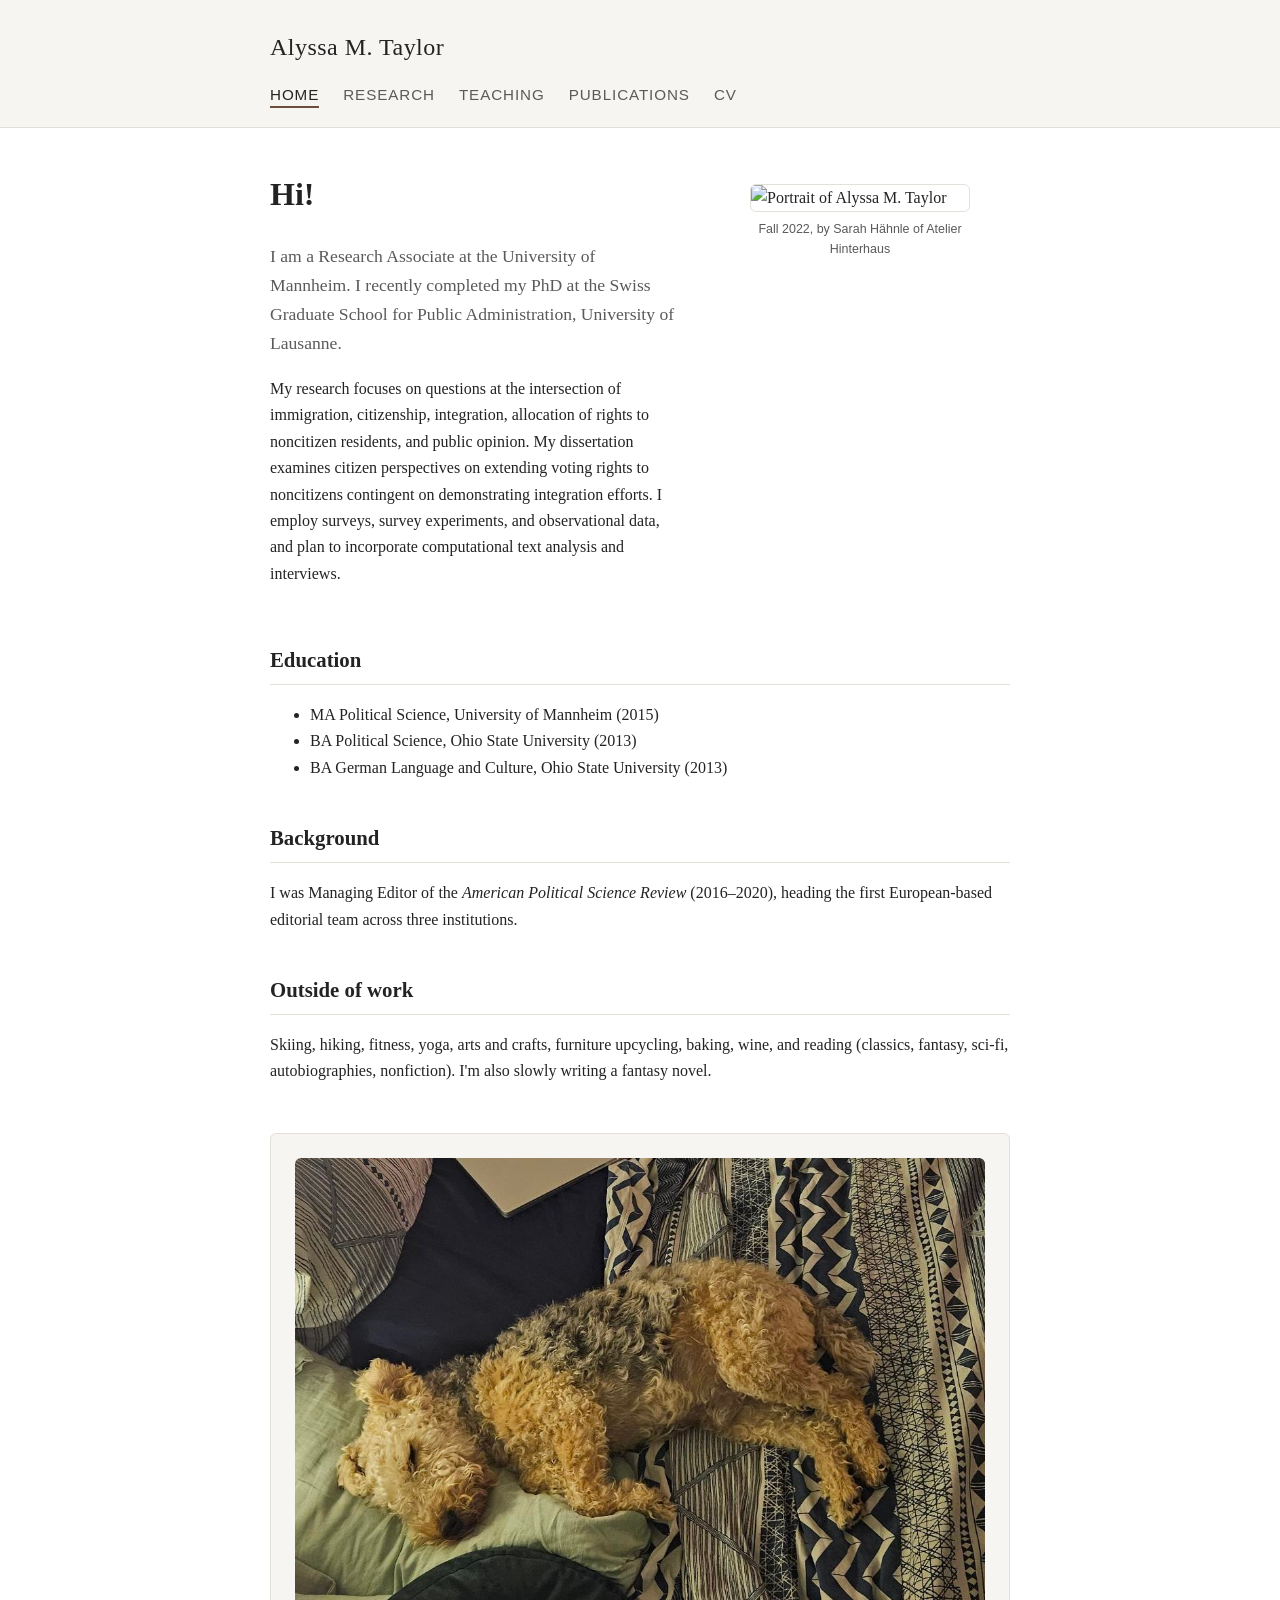
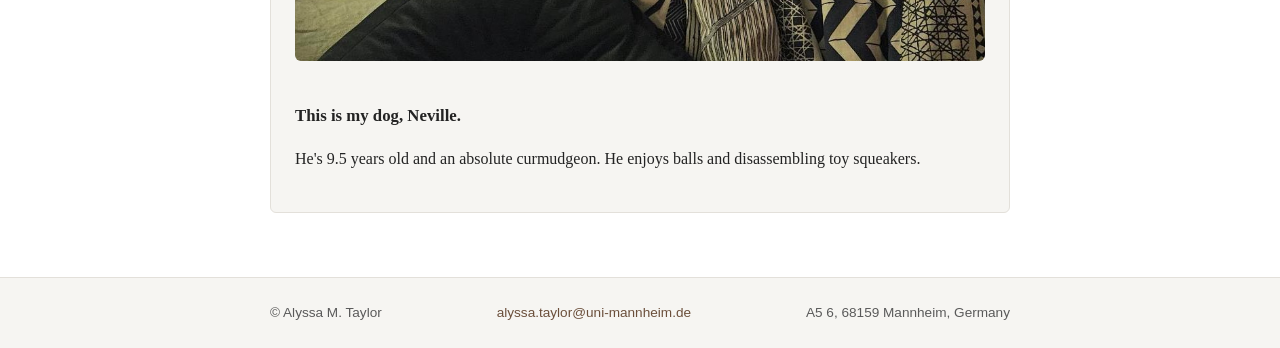
==== index.html @ 8a758d71 "Add files via upload" ====
<!DOCTYPE html>
<html lang="en">
<head>
<meta charset="UTF-8">
<meta name="viewport" content="width=device-width, initial-scale=1.0">
<title>Alyssa M. Taylor</title>
<meta name="description" content="Alyssa M. Taylor, Research Associate at the University of Mannheim. Research on immigration, citizenship, integration, and noncitizen political rights.">
<link rel="stylesheet" href="css/style.css">
</head>
<body>
<a class="skip-link" href="#main">Skip to main content</a>

<header class="site-header">
  <div class="site-header-inner">
    <p class="site-title"><a href="index.html">Alyssa M. Taylor</a></p>
    <nav class="site-nav" aria-label="Primary">
      <ul>
        <li><a href="index.html" aria-current="page">Home</a></li>
        <li><a href="research.html">Research</a></li>
        <li><a href="teaching.html">Teaching</a></li>
        <li><a href="publications.html">Publications</a></li>
        <li><a href="cv.html">CV</a></li>
      </ul>
    </nav>
  </div>
</header>

<main id="main">
  <div class="hero">
    <div class="hero-text">
      <h1>Hi!</h1>
      <p class="lede">I am a Research Associate at the University of Mannheim. I recently completed my PhD at the Swiss Graduate School for Public Administration, University of Lausanne.</p>
      <p>My research focuses on questions at the intersection of immigration, citizenship, integration, allocation of rights to noncitizen residents, and public opinion. My dissertation examines citizen perspectives on extending voting rights to noncitizens contingent on demonstrating integration efforts. I employ surveys, survey experiments, and observational data, and plan to incorporate computational text analysis and interviews.</p>
    </div>
    <figure class="hero-photo">
      <img src="images/profile-photo.jpg" alt="Portrait of Alyssa M. Taylor">
      <figcaption>Fall 2022, by Sarah H&auml;hnle of Atelier Hinterhaus</figcaption>
    </figure>
  </div>

  <h2>Education</h2>
  <ul>
    <li>MA Political Science, University of Mannheim (2015)</li>
    <li>BA Political Science, Ohio State University (2013)</li>
    <li>BA German Language and Culture, Ohio State University (2013)</li>
  </ul>

  <h2>Background</h2>
  <p>I was Managing Editor of the <em>American Political Science Review</em> (2016&ndash;2020), heading the first European-based editorial team across three institutions.</p>

  <h2>Outside of work</h2>
  <p>Skiing, hiking, fitness, yoga, arts and crafts, furniture upcycling, baking, wine, and reading (classics, fantasy, sci-fi, autobiographies, nonfiction). I'm also slowly writing a fantasy novel.</p>

  <div class="dog-section">
    <img src="images/neville.jpg" alt="Neville the dog">
    <div class="dog-text">
      <h3>This is my dog, Neville.</h3>
      <p>He's 9.5 years old and an absolute curmudgeon. He enjoys balls and disassembling toy squeakers.</p>
    </div>
  </div>
</main>

<footer class="site-footer">
  <div class="site-footer-inner">
    <span>&copy; Alyssa M. Taylor</span>
    <span><a href="mailto:alyssa.taylor@uni-mannheim.de">alyssa.taylor@uni-mannheim.de</a></span>
    <span>A5 6, 68159 Mannheim, Germany</span>
  </div>
</footer>

</body>
</html>
---- css/style.css ----
/* ---------------------------------------------------
   Alyssa M. Taylor -- personal/academic site
   Baseline stylesheet
--------------------------------------------------- */

:root {
  --text: #232323;
  --muted: #5a5a5a;
  --bg: #ffffff;
  --bg-alt: #f6f5f2;
  --accent: #6b4f3b;
  --border: #e3e0da;
  --max-width: 780px;
}

* {
  box-sizing: border-box;
}

html {
  scroll-behavior: smooth;
}

body {
  margin: 0;
  font-family: "Georgia", "Iowan Old Style", serif;
  color: var(--text);
  background: var(--bg);
  line-height: 1.65;
}

a {
  color: var(--accent);
  text-decoration: none;
}

a:hover,
a:focus {
  text-decoration: underline;
}

img {
  max-width: 100%;
  display: block;
}

/* Skip link for accessibility */
.skip-link {
  position: absolute;
  left: -999px;
  top: auto;
}

.skip-link:focus {
  left: 1rem;
  top: 1rem;
  background: var(--bg);
  padding: 0.5rem 1rem;
  border: 1px solid var(--border);
  z-index: 10;
}

/* Header / nav */
.site-header {
  border-bottom: 1px solid var(--border);
  background: var(--bg-alt);
}

.site-header-inner {
  max-width: var(--max-width);
  margin: 0 auto;
  padding: 1.75rem 1.25rem 1.25rem;
}

.site-title {
  margin: 0 0 0.9rem;
  font-size: 1.5rem;
  letter-spacing: 0.02em;
}

.site-title a {
  color: var(--text);
}

.site-nav ul {
  list-style: none;
  margin: 0;
  padding: 0;
  display: flex;
  flex-wrap: wrap;
  gap: 1.5rem;
  font-family: "Helvetica Neue", Arial, sans-serif;
  font-size: 0.95rem;
  text-transform: uppercase;
  letter-spacing: 0.06em;
}

.site-nav a {
  color: var(--muted);
  padding-bottom: 0.2rem;
  border-bottom: 2px solid transparent;
}

.site-nav a:hover,
.site-nav a[aria-current="page"] {
  color: var(--text);
  border-bottom-color: var(--accent);
  text-decoration: none;
}

/* Main content */
main {
  max-width: var(--max-width);
  margin: 0 auto;
  padding: 2.5rem 1.25rem 4rem;
}

main h1 {
  font-size: 2rem;
  margin-top: 0;
}

main h2 {
  font-size: 1.3rem;
  margin-top: 2.5rem;
  border-bottom: 1px solid var(--border);
  padding-bottom: 0.4rem;
}

main h3 {
  font-size: 1.05rem;
  margin-bottom: 0.3rem;
}

.lede {
  font-size: 1.1rem;
  color: var(--muted);
}

/* Home page layout */
.hero {
  display: flex;
  flex-wrap: wrap;
  gap: 2rem;
  align-items: flex-start;
}

.hero-text {
  flex: 1 1 320px;
}

.hero-photo {
  flex: 0 0 220px;
}

.hero-photo img {
  border-radius: 6px;
  border: 1px solid var(--border);
}

.hero-photo figcaption {
  font-family: "Helvetica Neue", Arial, sans-serif;
  font-size: 0.78rem;
  color: var(--muted);
  margin-top: 0.4rem;
  text-align: center;
}

.dog-section {
  margin-top: 3rem;
  display: flex;
  flex-wrap: wrap;
  gap: 1.5rem;
  align-items: center;
  background: var(--bg-alt);
  border: 1px solid var(--border);
  border-radius: 6px;
  padding: 1.5rem;
}

.dog-section img {
  flex: 0 0 160px;
  border-radius: 6px;
}

.dog-section .dog-text {
  flex: 1 1 260px;
}

/* Entry lists (publications, research, teaching) */
.entry {
  margin-bottom: 1.6rem;
}

.entry .meta {
  font-family: "Helvetica Neue", Arial, sans-serif;
  font-size: 0.85rem;
  color: var(--muted);
}

.entry-list {
  margin: 0;
  padding: 0;
  list-style: none;
}

.entry-list li {
  margin-bottom: 1.3rem;
  padding-bottom: 1.3rem;
  border-bottom: 1px solid var(--border);
}

.entry-list li:last-child {
  border-bottom: none;
}

.tag {
  display: inline-block;
  font-family: "Helvetica Neue", Arial, sans-serif;
  font-size: 0.7rem;
  text-transform: uppercase;
  letter-spacing: 0.05em;
  color: var(--accent);
  border: 1px solid var(--accent);
  border-radius: 3px;
  padding: 0.1rem 0.45rem;
  margin-bottom: 0.4rem;
}

/* CV page */
.cv-download {
  display: inline-block;
  margin: 1rem 0 2rem;
  padding: 0.6rem 1.1rem;
  background: var(--accent);
  color: #fff;
  border-radius: 4px;
  font-family: "Helvetica Neue", Arial, sans-serif;
  font-size: 0.9rem;
}

.cv-download:hover {
  text-decoration: none;
  opacity: 0.9;
}

.placeholder-note {
  font-family: "Helvetica Neue", Arial, sans-serif;
  font-size: 0.85rem;
  background: #fff8e6;
  border: 1px dashed #d8b465;
  border-radius: 4px;
  padding: 0.75rem 1rem;
  color: #6b5a2a;
}

/* Footer */
.site-footer {
  border-top: 1px solid var(--border);
  background: var(--bg-alt);
  font-family: "Helvetica Neue", Arial, sans-serif;
  font-size: 0.85rem;
  color: var(--muted);
}

.site-footer-inner {
  max-width: var(--max-width);
  margin: 0 auto;
  padding: 1.5rem 1.25rem;
  display: flex;
  flex-wrap: wrap;
  gap: 0.5rem 1.5rem;
  justify-content: space-between;
}

@media (max-width: 480px) {
  .site-nav ul {
    gap: 1rem 1.25rem;
  }
}
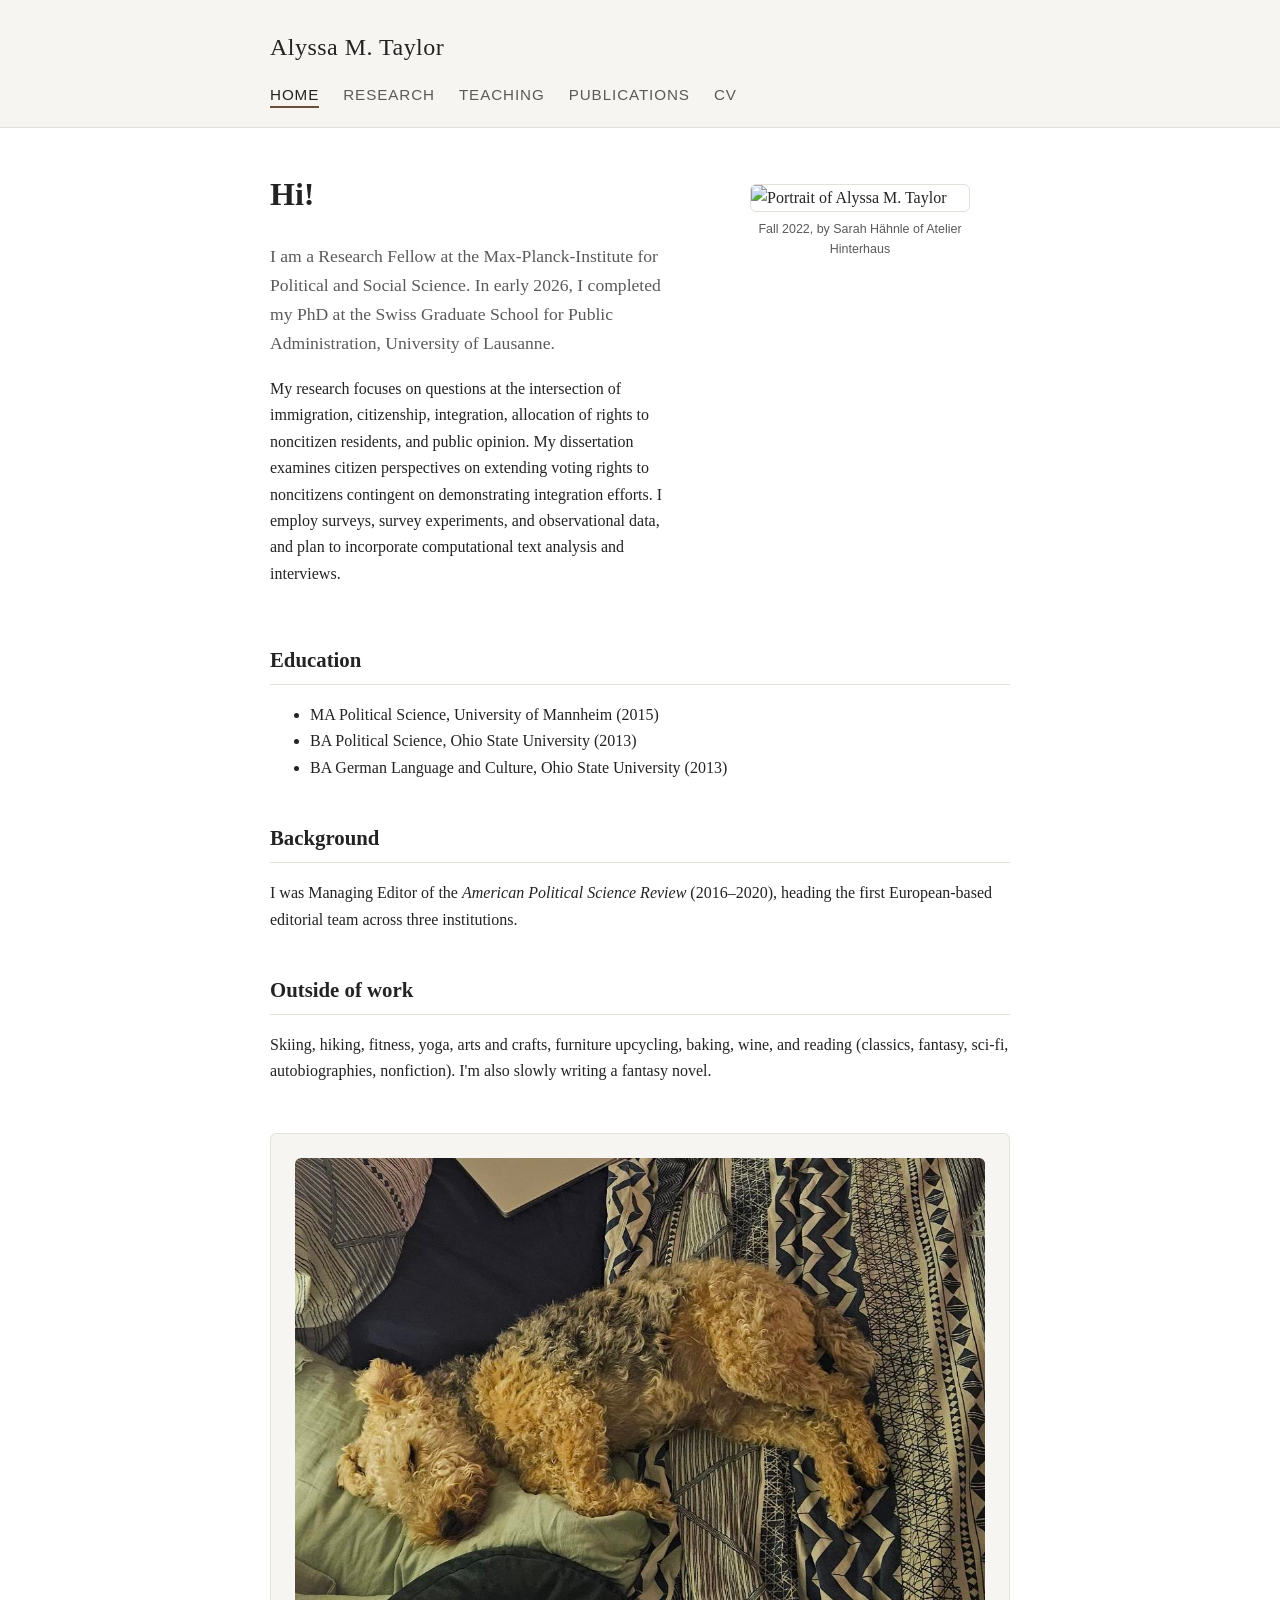
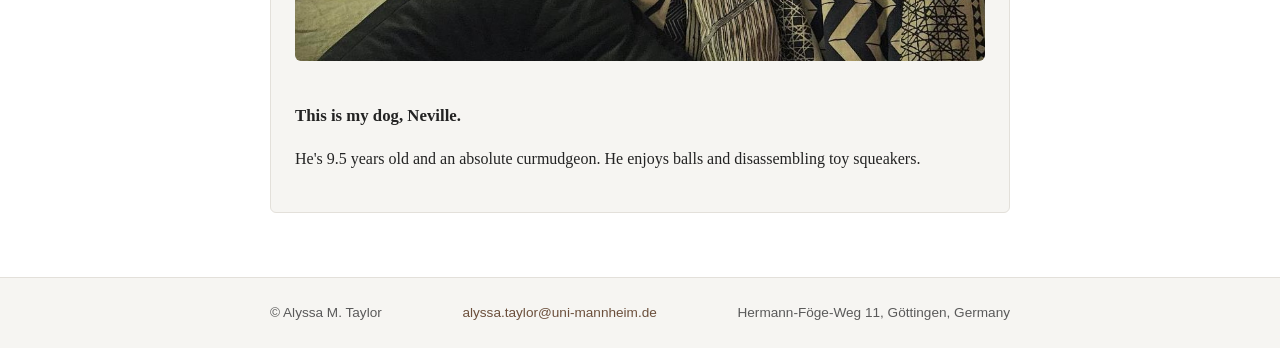
==== commit 6d471553: "Update index.html" ====
--- a/index.html
+++ b/index.html
@@ -29,7 +29,7 @@
   <div class="hero">
     <div class="hero-text">
       <h1>Hi!</h1>
-      <p class="lede">I am a Research Associate at the University of Mannheim. I recently completed my PhD at the Swiss Graduate School for Public Administration, University of Lausanne.</p>
+      <p class="lede">I am a Research Fellow at the Max-Planck-Institute for Political and Social Science. In early 2026, I completed my PhD at the Swiss Graduate School for Public Administration, University of Lausanne.</p>
       <p>My research focuses on questions at the intersection of immigration, citizenship, integration, allocation of rights to noncitizen residents, and public opinion. My dissertation examines citizen perspectives on extending voting rights to noncitizens contingent on demonstrating integration efforts. I employ surveys, survey experiments, and observational data, and plan to incorporate computational text analysis and interviews.</p>
     </div>
     <figure class="hero-photo">
@@ -64,7 +64,7 @@
   <div class="site-footer-inner">
     <span>&copy; Alyssa M. Taylor</span>
     <span><a href="mailto:alyssa.taylor@uni-mannheim.de">alyssa.taylor@uni-mannheim.de</a></span>
-    <span>A5 6, 68159 Mannheim, Germany</span>
+     <span>Hermann-Föge-Weg 11, G&ouml;ttingen, Germany</span>
   </div>
 </footer>
 
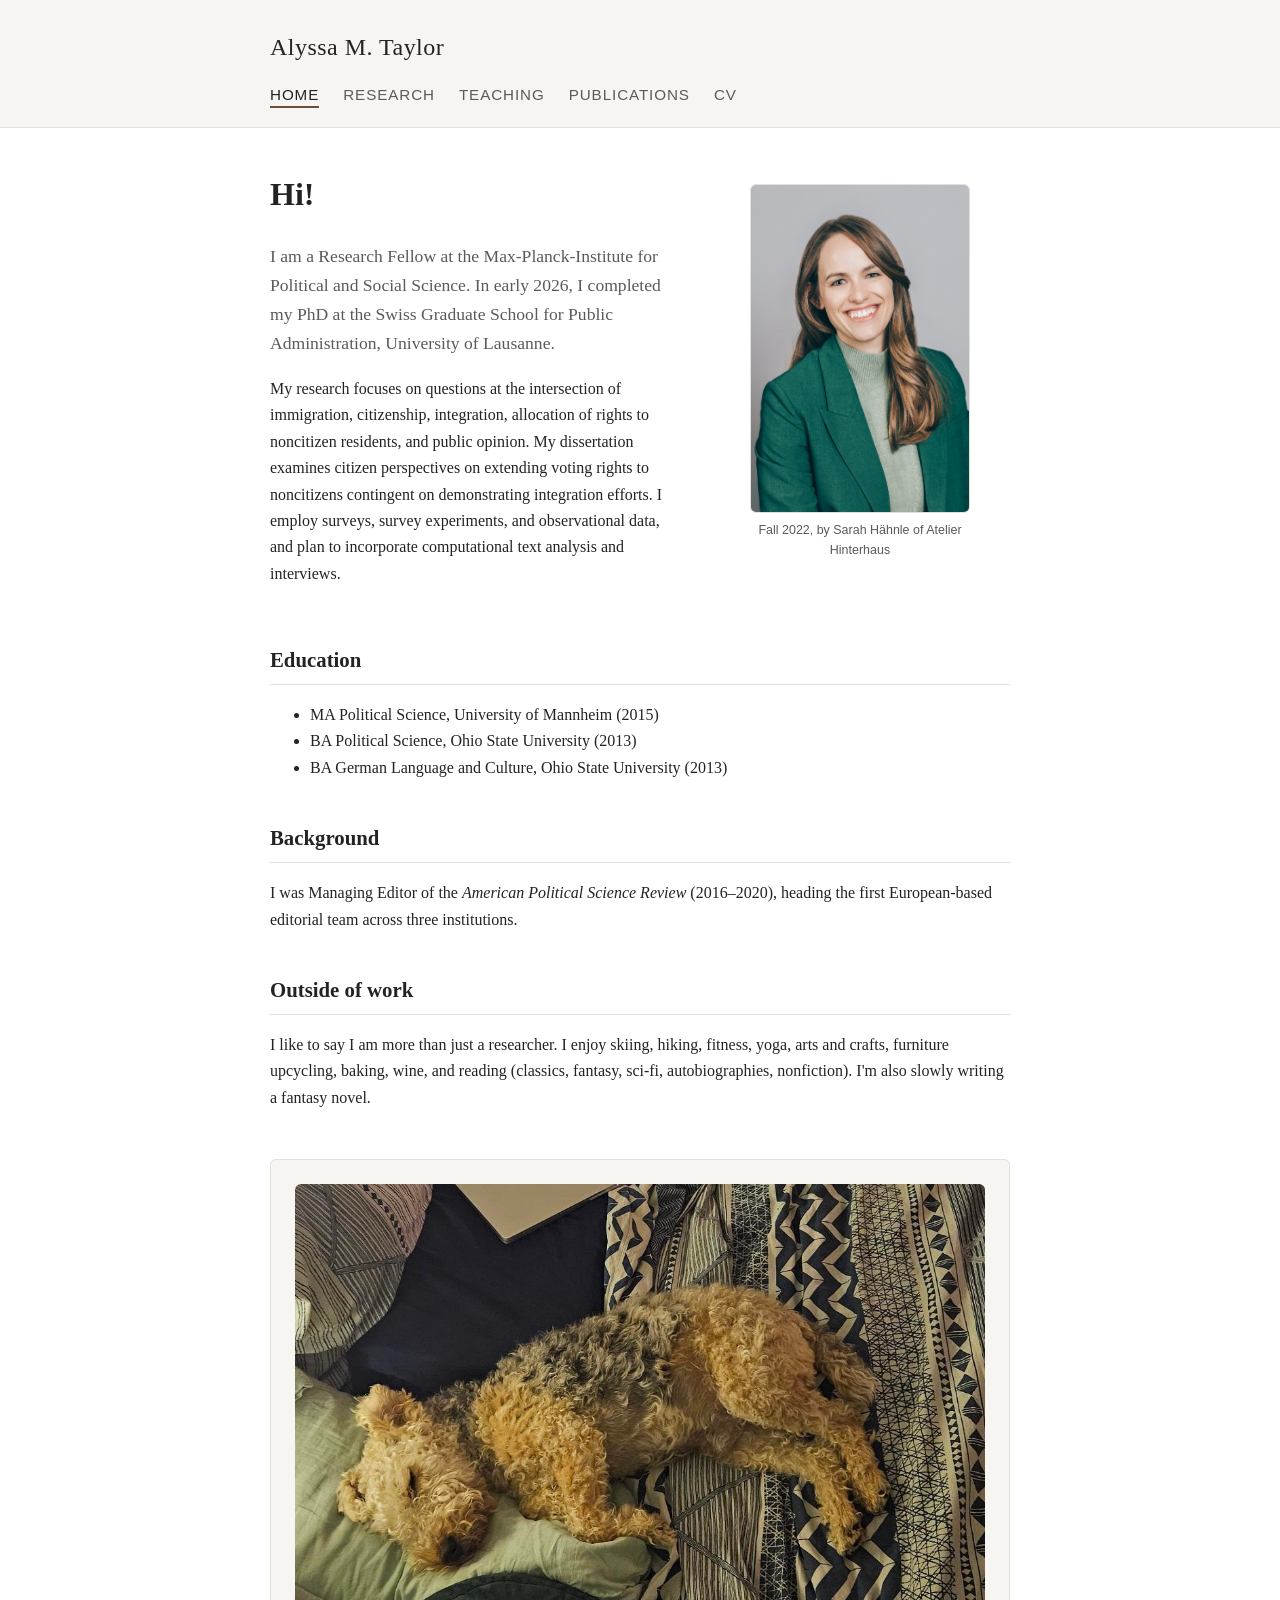
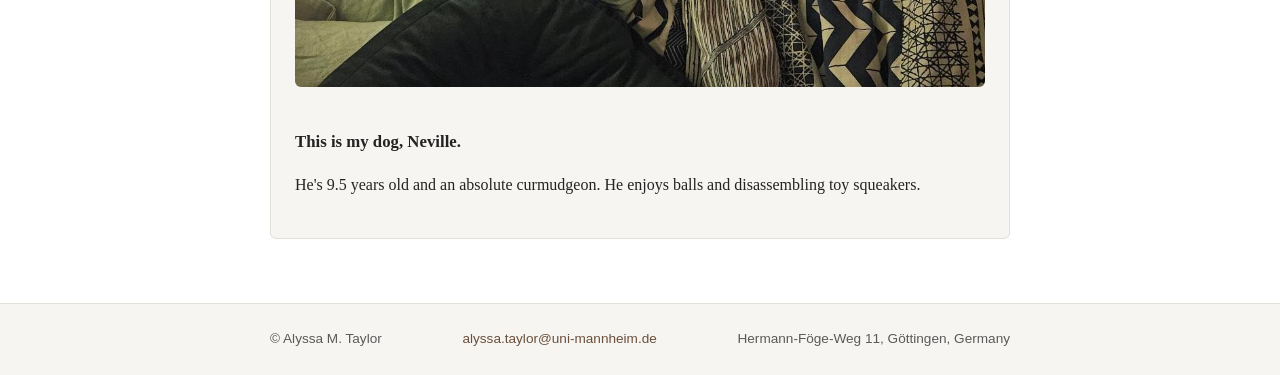
==== commit d139cc3a: "Update index.html" ====
--- a/index.html
+++ b/index.html
@@ -33,7 +33,7 @@
       <p>My research focuses on questions at the intersection of immigration, citizenship, integration, allocation of rights to noncitizen residents, and public opinion. My dissertation examines citizen perspectives on extending voting rights to noncitizens contingent on demonstrating integration efforts. I employ surveys, survey experiments, and observational data, and plan to incorporate computational text analysis and interviews.</p>
     </div>
     <figure class="hero-photo">
-      <img src="images/profile-photo.jpg" alt="Portrait of Alyssa M. Taylor">
+      <img src="images/profile-photo.jpeg" alt="Portrait of Alyssa M. Taylor">
       <figcaption>Fall 2022, by Sarah H&auml;hnle of Atelier Hinterhaus</figcaption>
     </figure>
   </div>
@@ -49,7 +49,7 @@
   <p>I was Managing Editor of the <em>American Political Science Review</em> (2016&ndash;2020), heading the first European-based editorial team across three institutions.</p>
 
   <h2>Outside of work</h2>
-  <p>Skiing, hiking, fitness, yoga, arts and crafts, furniture upcycling, baking, wine, and reading (classics, fantasy, sci-fi, autobiographies, nonfiction). I'm also slowly writing a fantasy novel.</p>
+  <p>I like to say I am more than just a researcher. I enjoy skiing, hiking, fitness, yoga, arts and crafts, furniture upcycling, baking, wine, and reading (classics, fantasy, sci-fi, autobiographies, nonfiction). I'm also slowly writing a fantasy novel.</p>
 
   <div class="dog-section">
     <img src="images/neville.jpg" alt="Neville the dog">
